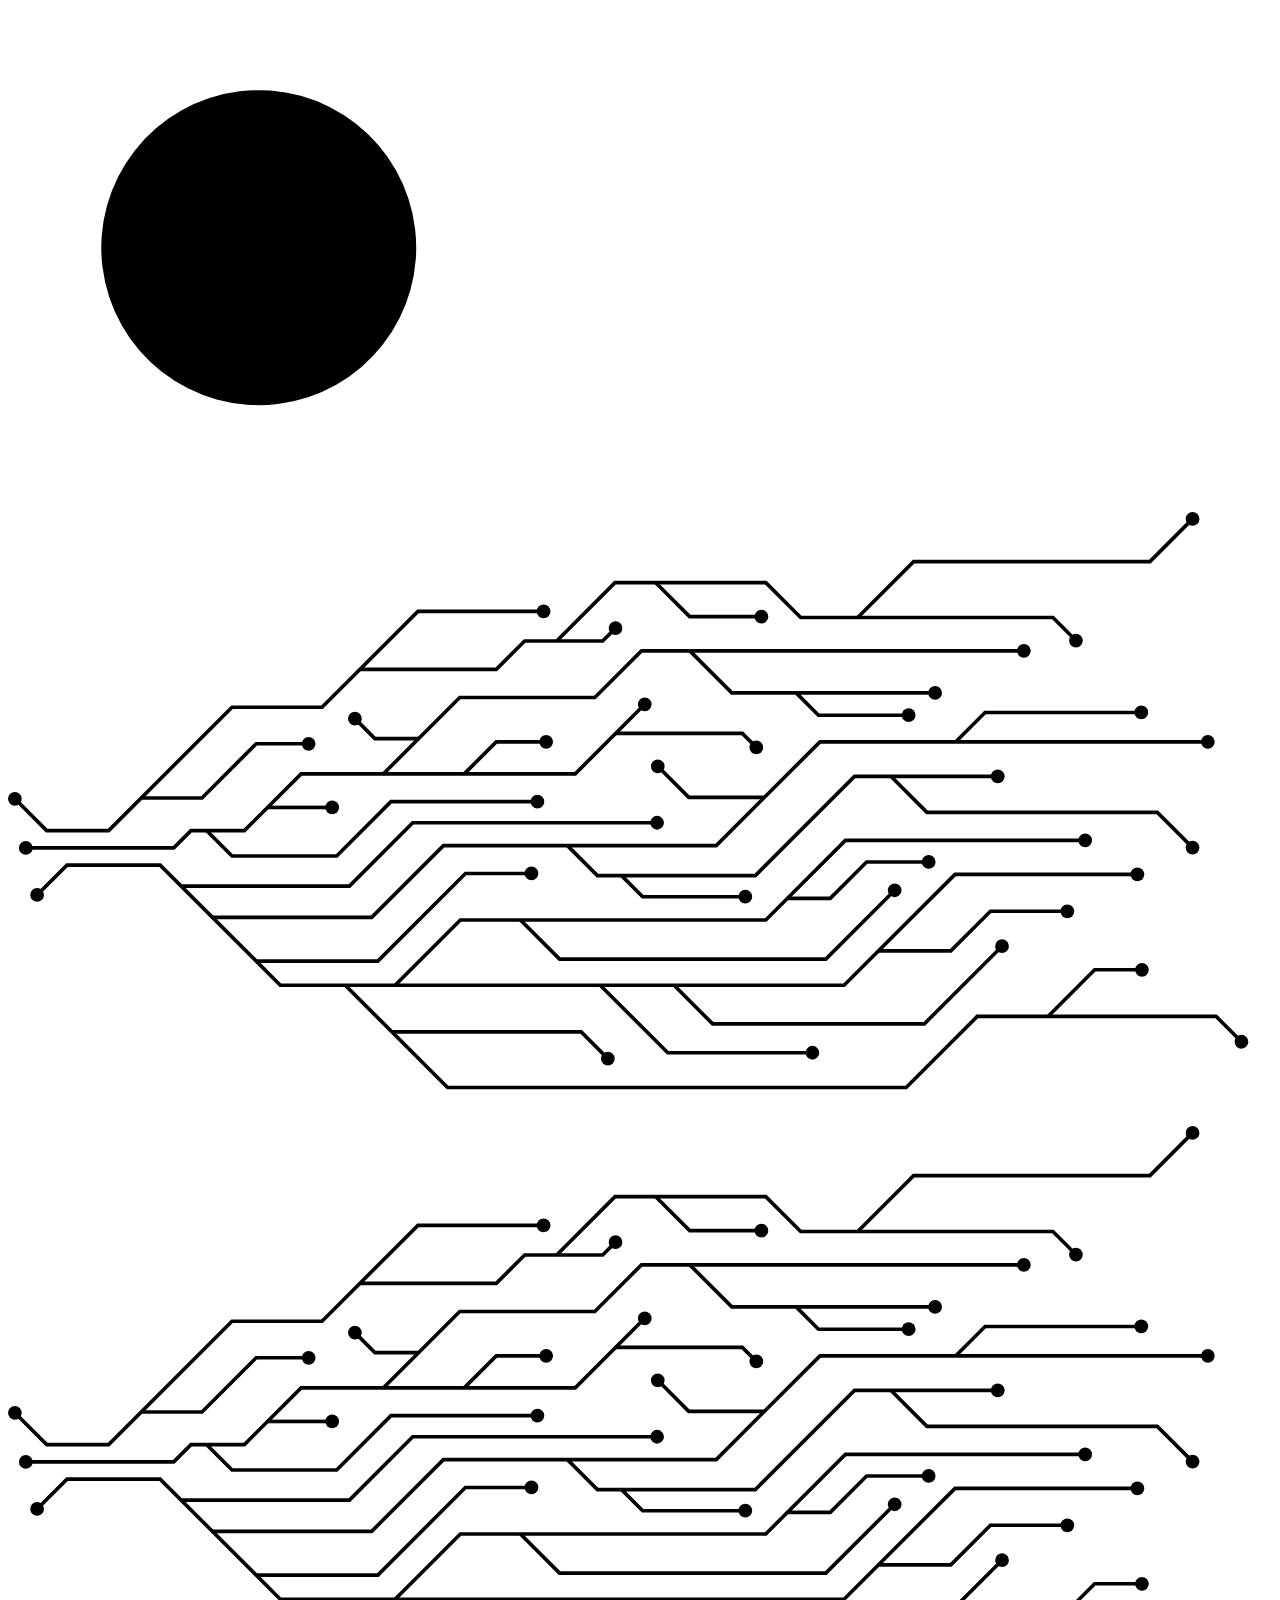
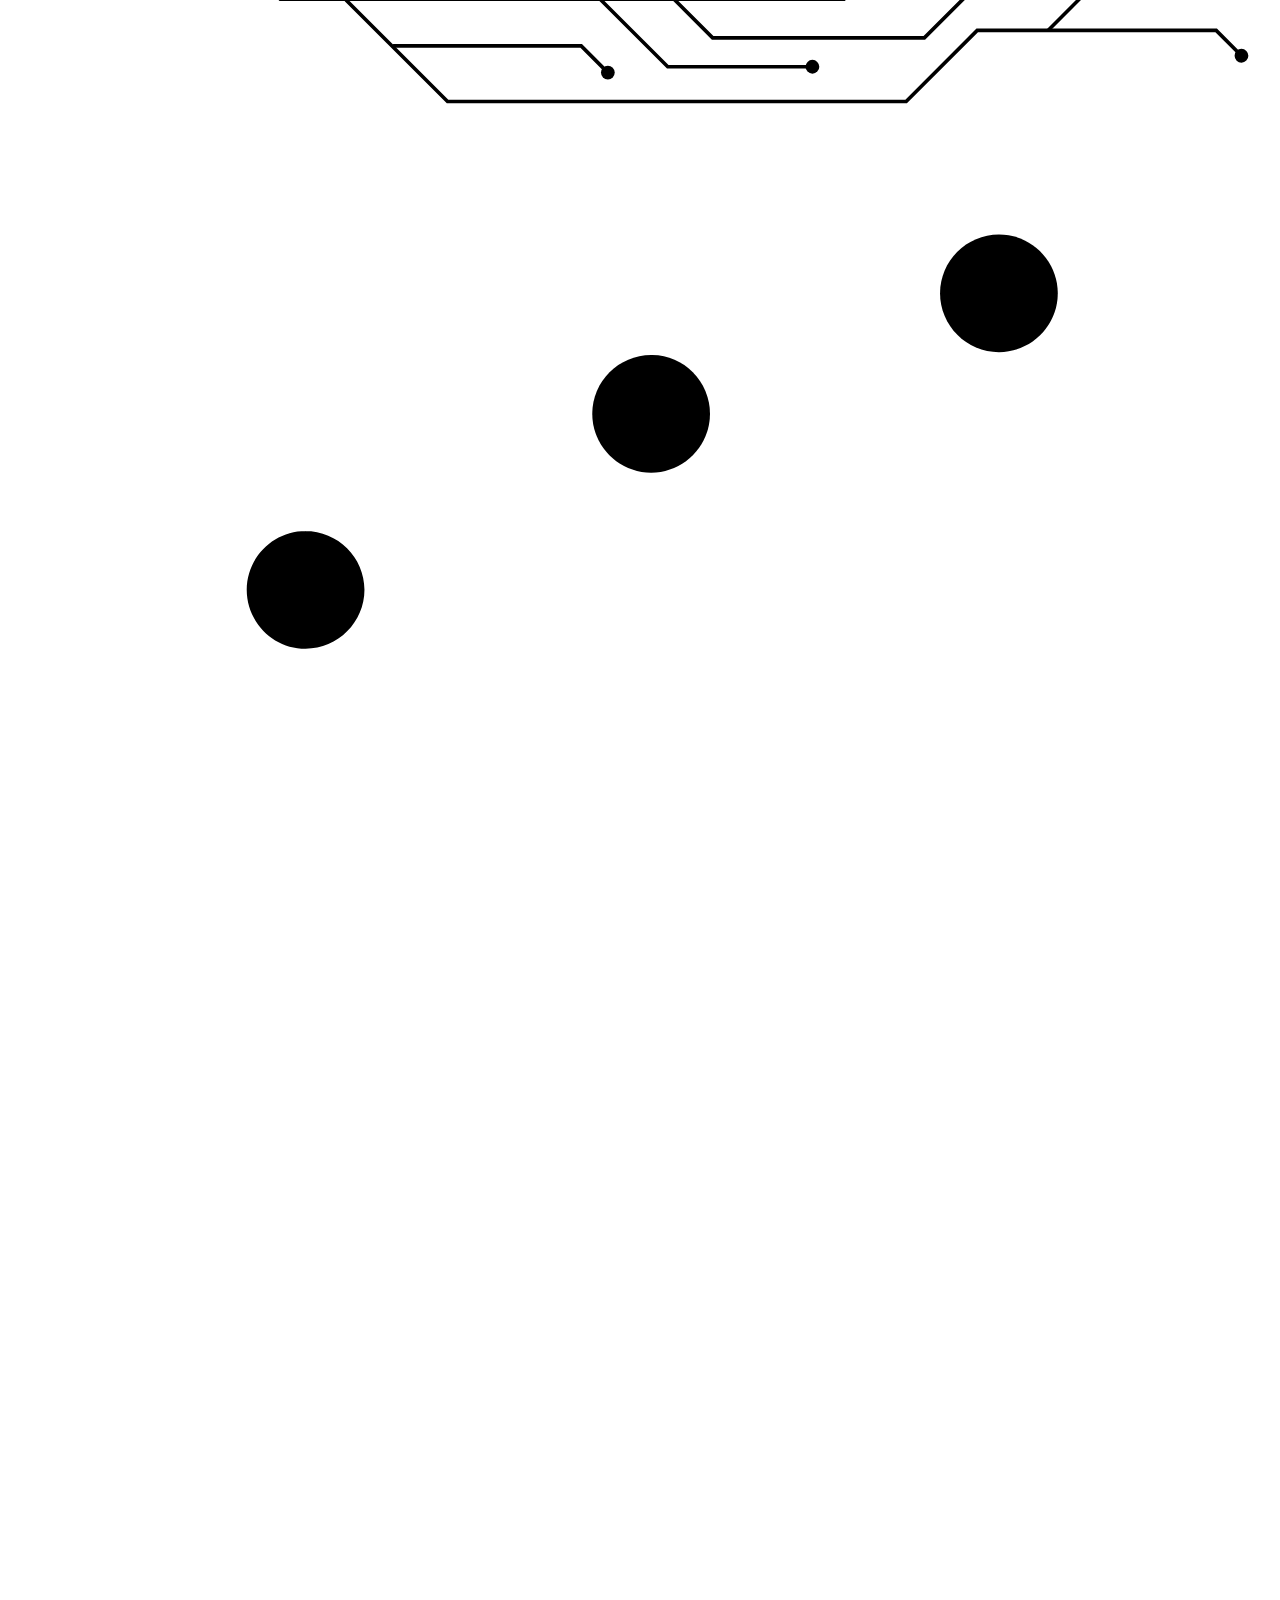
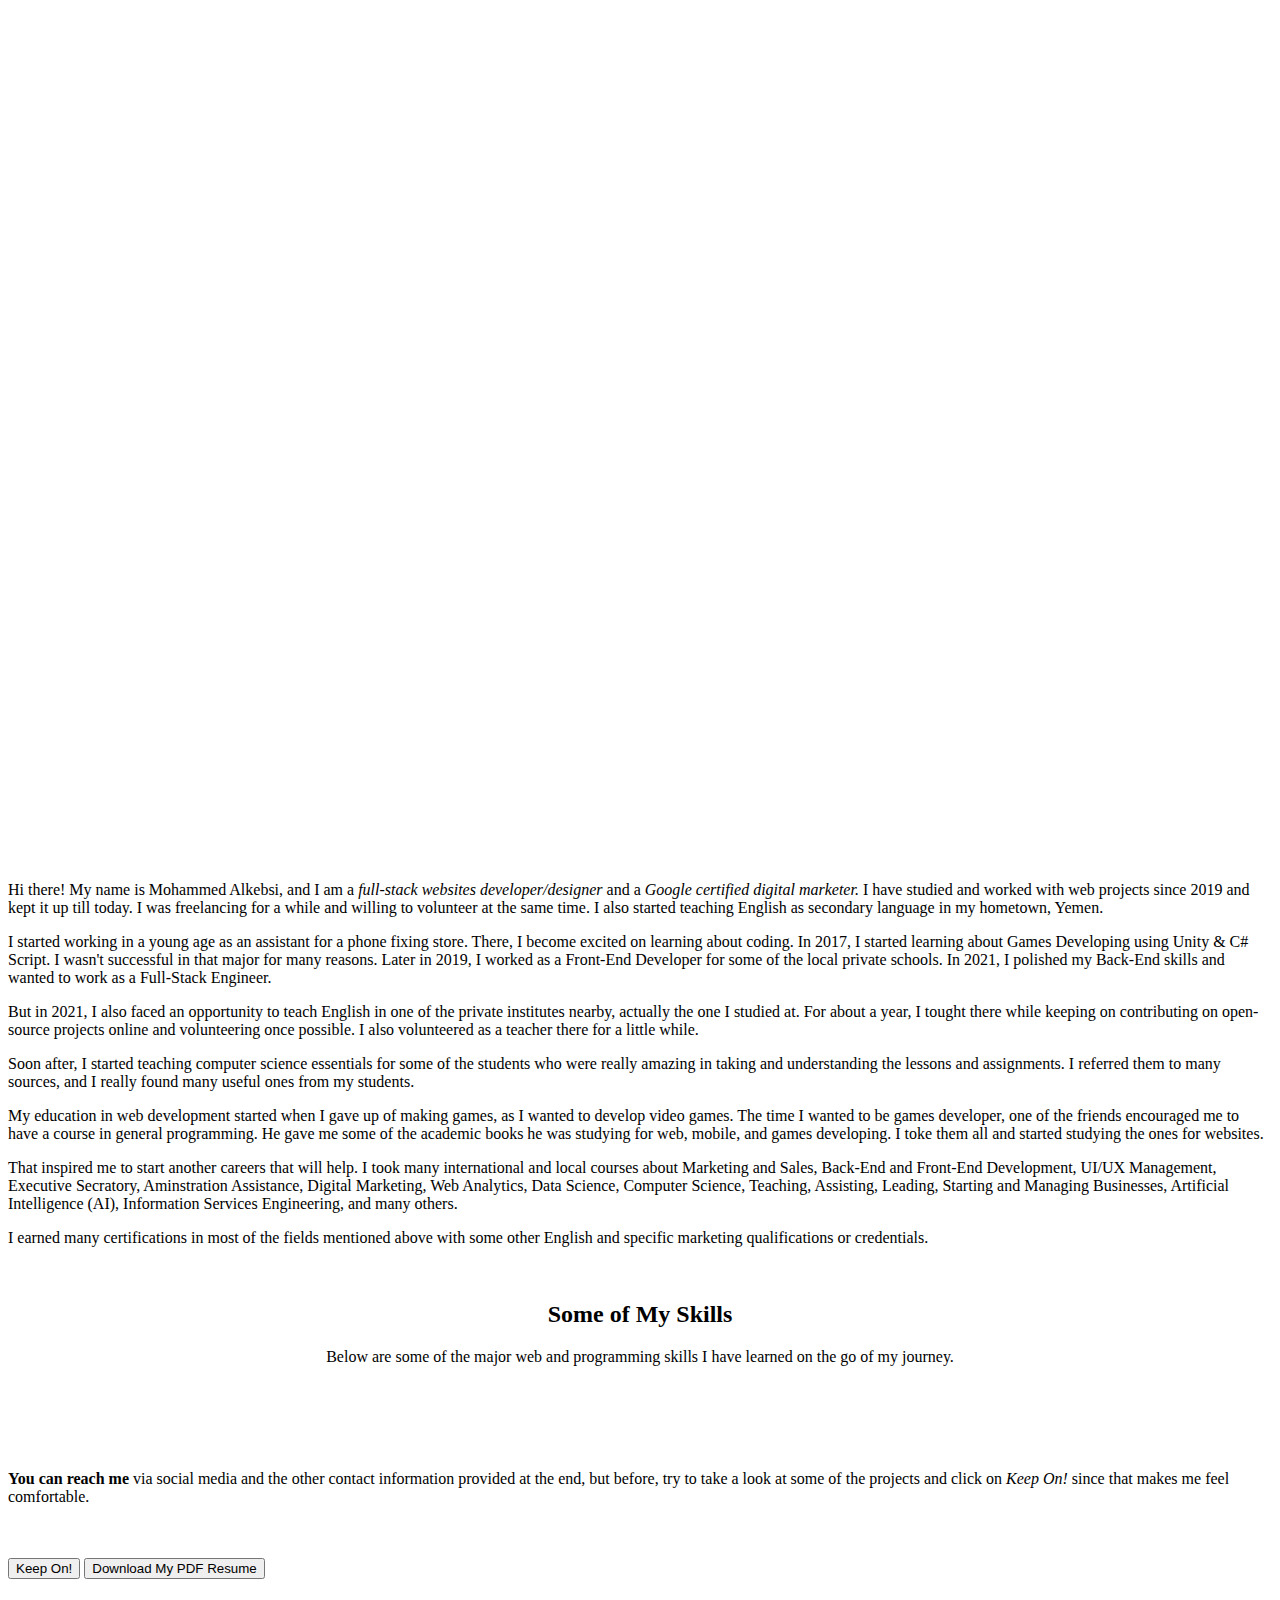
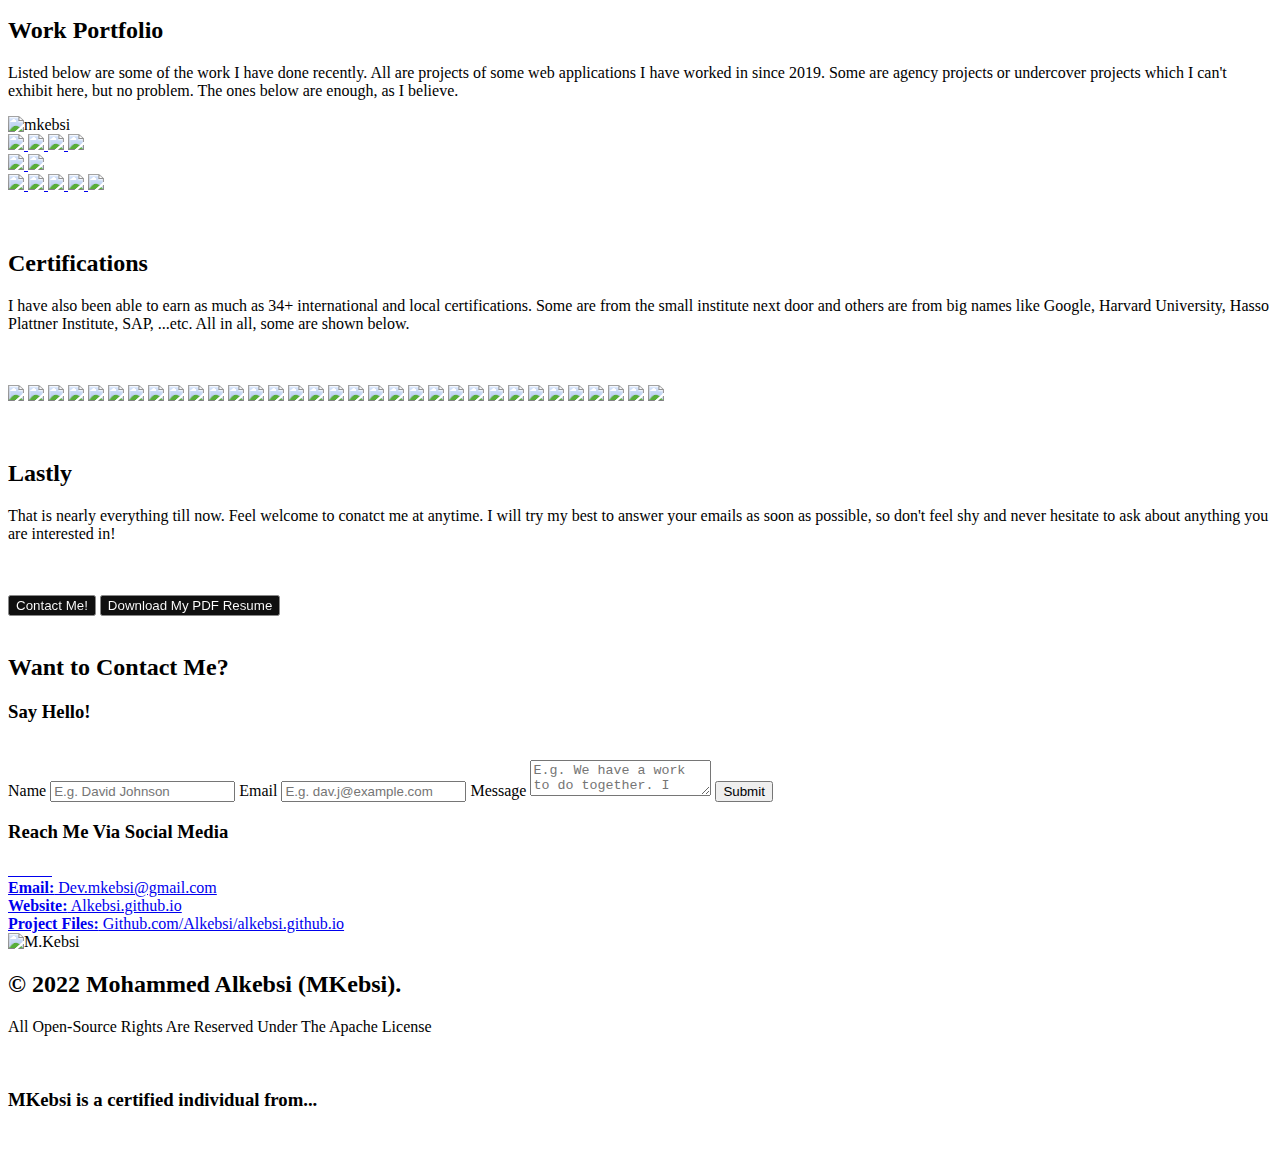
==== index.html @ fa0a0267 "Add files via upload" ====
<!DOCTYPE html>
<html lang="en">
    <!--Head Tag-->
    <head>
        <!--Page Title-->
        <title>Mohammed Alkebsi (MKebsi) - Web Developer Portfolio</title>
        <!--Site Description-->
        <meta name="description" content="
            Mohammed Alkebsi's Personal Website and Work
            Portfolio. Mohammed (MKebsi) is a professional 
            full-stack websites developer and a Google and
            Accenture certified digital marketer.
        " />
        <!--Site Keywords-->
        <meta name="keywords" content="
            mkebsi, mr kebsi, alkebsi, kebsi, m.kebsi,
            mrkebsi, mohammed alkebsi, website developer,
            remote worker, freelancer, full time, part time,
            jobseeker, designer, online worker,
            web designer, محمد الكبسي, كبسي,
            مبرمج مواقع محترف, مصمم مواقع عربي, يمني, اليمن,
            مستقل, مطور برمجيات عن بعد
        "/>
        
        <!--Site Settings-->
        <meta name="viewport" content="width=device-width, initial-scale=1" />
        <meta name="robots" content="index, follow"/>
        
        <!--Site Open Graph-->
        <meta property="og:type" content="profile"/>
        <meta property="og:profile:first_name" content="Mohammed"/>
        <meta property="og:profile:last_name" content="Alkebsi"/>
        <meta property="og:profile:username" content="MKebsi"/>
        <meta property="og:profile:gender" content="male"/>
        <meta property="og:site_name" content="MKebsi's Personal Portfolio"/>
        <meta property="og:title" content="Mohammed Alkebsi (MKebsi) - Web Developer Portfolio"/>
        <meta property="og:url" content="https://alkebsi.github.io/"/>
        <meta property="og:image" content="https://alkebsi.github.io/assets/img/work/4.jpg"/>
        <meta property="og:image:alt" content="Learn more about Mohammed Alkebsi and see some of his projects"/>
        <meta property="og:image:width" content="1440"/>
        <meta property="og:image:height" content="810"/>
        <meta property="og:description" content="
            Mohammed Alkebsi's Personal Website and Work
            Portfolio. Mohammed (MKebsi) is a professional 
            full-stack websites developer and a Google and
            Accenture certified digital marketer.
        "/>
        
        <!--Site Twitter Cards-->
        <meta name="twitter:card" content="summary"/>
        <meta name="twitter:title" content="Mohammed Alkebsi (MKebsi) - Web Developer Portfolio"/>
        <meta name="twitter:url" content="https://alkebsi.github.io/"/>
        <meta name="twitter:image" content="https://alkebsi.github.io/assets/img/work/4.jpg"/>
        <meta name="twitter:site" content="MKebsi's Personal Portfolio"/>
        <meta name="twitter:creator" content="@MrKebsi"/>
        <meta name="twitter:description" content="
            Mohammed Alkebsi's Personal Website and Work
            Portfolio. Mohammed (MKebsi) is a professional 
            full-stack websites developer and a Google and
            Accenture certified digital marketer.
        "/>
        
        <!--LINK Tages-->
        <link rel="canonical" href="http://alkebsi.github.io/"/>
        <link rel="stylesheet" href="assets/css/main.css" id="stylesheet" />
        <link rel="icon" href="assets/img/logos/mkebsi/logo-minimal-dark.svg" />
    </head>
    
    <!--Site/Content Body-->
    <body onload="Start()">
        <!--Content Starts-->
        <main>
            <!--Loading Starts-->
            <div id="loading">
                <svg xmlns="http://www.w3.org/2000/svg" id="logo-con" width="500px" viewBox="0 0 70 70">
                    <g id="Layer_1" data-name="Layer 1" >
                        <g transform="translate(18.2, 5)"><path class="cls-2" d="M22.59,19.08V29.3A11.77,20.77,0,0,1,10.81,30V30.3A11.78,20.78,0,0,1,22.59,29.08Z"/></g>
                        <g transform="translate(-18.2, 5)"><path class="cls-2" d="M59.2,7.3V7.3A11.78,11.78,0,0,1,47.41,49.8V49.8A11.79,11.79,0,0,1,59.2,7.3Z"/></g>
                        <path class="cls-2" d="M40.89,16.42v20.4a5.89,5.89,0,0,1-11.78,0V35.42a5.89,5.89,0,1,1,11.78,0Z"/>
                    </g>
                </svg>
            </div>
            <!--Loading Ends-->
            
            <!--Intro Starts-->
            <div id="intro" class="pages">
                <div id="intro-background">
                    <div class="circuit-con" id="cc1">
                        <svg class="circuit" data-name="Layer 1" xmlns="http://www.w3.org/2000/svg" viewBox="0 0 518 250"><polygon points="68.23 138.4 7.15 138.4 7.15 136.9 67.61 136.9 74.69 129.81 96.57 129.81 119.83 106.55 232.15 106.55 260.52 78.17 261.58 79.24 232.77 108.05 120.45 108.05 97.19 131.31 75.31 131.31 68.23 138.4"/><path d="M292.8,102.51a2.82,2.82,0,1,1,0,4A2.82,2.82,0,0,1,292.8,102.51Z" transform="translate(-33.84 -25.7)"/><circle cx="7.29" cy="137.65" r="2.82"/><polygon points="342.95 194.69 111.28 194.69 62.03 145.44 24.5 145.44 12.35 157.59 11.29 156.53 23.88 143.94 62.65 143.94 111.9 193.19 342.33 193.19 387.79 147.73 462.98 147.73 462.98 149.23 388.42 149.23 342.95 194.69"/><circle cx="462.84" cy="148.48" r="2.82"/><path d="M43.77,180.66a2.82,2.82,0,1,0,4,0A2.82,2.82,0,0,0,43.77,180.66Z" transform="translate(-33.84 -25.7)"/><polygon points="159.18 194.47 158.12 193.41 185.09 166.45 310.24 166.45 342.87 133.82 441.58 133.82 441.58 135.32 343.49 135.32 310.86 167.95 185.71 167.95 159.18 194.47"/><path d="M475.28,163.09a2.82,2.82,0,1,0-2.82-2.82A2.82,2.82,0,0,0,475.28,163.09Z" transform="translate(-33.84 -25.7)"/><polygon points="149.34 166.88 83.77 166.88 83.77 165.38 148.72 165.38 178.13 135.96 289.92 135.96 332.44 93.44 491.86 93.44 491.86 94.94 333.06 94.94 290.54 137.46 178.75 137.46 149.34 166.88"/><path d="M525.56,122.71a2.82,2.82,0,1,0-2.82-2.82A2.82,2.82,0,0,0,525.56,122.71Z" transform="translate(-33.84 -25.7)"/><polygon points="140.24 154.04 70.94 154.04 70.94 152.54 139.62 152.54 165.56 126.6 266.15 126.6 266.15 128.1 166.18 128.1 140.24 154.04"/><path d="M299.85,155.87a2.82,2.82,0,1,0-2.82-2.82A2.82,2.82,0,0,0,299.85,155.87Z" transform="translate(-33.84 -25.7)"/><polygon points="154.12 108.08 153.06 107.02 184.82 75.26 240.18 75.26 259.3 56.14 416.45 56.14 416.45 57.64 259.92 57.64 240.8 76.76 185.44 76.76 154.12 108.08"/><circle cx="416.31" cy="56.89" r="2.82"/><polygon points="187.6 107.76 186.54 106.7 199.79 93.44 220.69 93.44 220.69 94.94 200.41 94.94 187.6 107.76"/><path d="M254.39,122.71a2.82,2.82,0,1,0-2.82-2.82A2.82,2.82,0,0,0,254.39,122.71Z" transform="translate(-33.84 -25.7)"/><polygon points="310.11 117.67 278.68 117.67 265.65 104.64 266.71 103.58 279.31 116.17 310.11 116.17 310.11 117.67"/><path d="M302.11,127.91a2.82,2.82,0,1,0,0,4A2.81,2.81,0,0,0,302.11,127.91Z" transform="translate(-33.84 -25.7)"/><polygon points="306.58 149.76 241.24 149.76 228.94 137.46 230 136.4 241.86 148.26 305.96 148.26 346.61 107.62 405.75 107.62 405.75 109.12 347.23 109.12 306.58 149.76"/><path d="M439.45,136.88a2.82,2.82,0,1,0-2.82-2.82A2.82,2.82,0,0,0,439.45,136.88Z" transform="translate(-33.84 -25.7)"/><polygon points="335.46 184 225.73 184 209.48 167.75 210.54 166.69 226.35 182.5 334.84 182.5 362.95 154.39 364.01 155.45 335.46 184"/><path d="M399.21,182.71a2.82,2.82,0,1,0-4,0A2.82,2.82,0,0,0,399.21,182.71Z" transform="translate(-33.84 -25.7)"/><polygon points="380.08 74.89 296.33 74.89 279 57.55 280.06 56.49 296.96 73.39 380.08 73.39 380.08 74.89"/><circle cx="379.94" cy="74.14" r="2.82"/><polygon points="389.17 94.46 388.11 93.39 400.1 81.41 464.58 81.41 464.58 82.91 400.72 82.91 389.17 94.46"/><path d="M498.28,110.68a2.82,2.82,0,1,0-2.82-2.82A2.82,2.82,0,0,0,498.28,110.68Z" transform="translate(-33.84 -25.7)"/><polygon points="151.88 184.8 101.83 184.8 101.83 183.3 151.25 183.3 187.16 147.4 214.67 147.4 214.67 148.9 187.78 148.9 151.88 184.8"/><path d="M248.37,176.66a2.82,2.82,0,1,0-2.82-2.82A2.82,2.82,0,0,0,248.37,176.66Z" transform="translate(-33.84 -25.7)"/><polygon points="485.03 138.16 470.69 123.83 376.29 123.83 361.37 108.9 362.43 107.84 376.91 122.33 471.31 122.33 486.09 137.1 485.03 138.16"/><path d="M517.3,165.22a2.82,2.82,0,1,0,0-4A2.82,2.82,0,0,0,517.3,165.22Z" transform="translate(-33.84 -25.7)"/><polygon points="41.56 131.31 15.55 131.31 2.19 117.95 3.25 116.89 16.18 129.81 40.94 129.81 91.49 79.27 128.39 79.27 167.7 39.96 219.62 39.96 219.62 41.46 168.32 41.46 129.01 80.77 92.11 80.77 41.56 131.31"/><path d="M253.32,63.59a2.82,2.82,0,1,1-2.82,2.82A2.82,2.82,0,0,1,253.32,63.59Z" transform="translate(-33.84 -25.7)"/><circle cx="2.82" cy="117.52" r="2.82"/><polygon points="79.8 117.94 54.62 117.94 54.62 116.44 79.18 116.44 101.38 94.24 123.35 94.24 123.35 95.74 102 95.74 79.8 117.94"/><path d="M157.05,123.51a2.82,2.82,0,1,0-2.82-2.82A2.82,2.82,0,0,0,157.05,123.51Z" transform="translate(-33.84 -25.7)"/><polygon points="200.41 65.26 144.21 65.26 144.21 63.76 199.79 63.76 211.43 52.13 243.38 52.13 248.56 46.95 249.62 48.01 244 53.63 212.05 53.63 200.41 65.26"/><path d="M284.82,75.27a2.82,2.82,0,1,0-4,0A2.81,2.81,0,0,0,284.82,75.27Z" transform="translate(-33.84 -25.7)"/><polygon points="168.28 93.61 150.05 93.61 141.56 85.12 142.63 84.06 150.67 92.11 168.28 92.11 168.28 93.61"/><path d="M178,108.39a2.82,2.82,0,1,0,0,4A2.82,2.82,0,0,0,178,108.39Z" transform="translate(-33.84 -25.7)"/><polygon points="437.23 53.32 427.91 44 324.55 44 310.24 29.69 249.09 29.69 225.5 53.27 224.44 52.21 248.46 28.19 310.86 28.19 325.17 42.5 428.53 42.5 438.29 52.26 437.23 53.32"/><path d="M469.5,80.38a2.82,2.82,0,1,0,0-4A2.82,2.82,0,0,0,469.5,80.38Z" transform="translate(-33.84 -25.7)"/><polygon points="306.26 97.11 300.61 91.47 249.04 91.47 249.04 89.97 301.23 89.97 307.32 96.05 306.26 97.11"/><path d="M338.53,124.17a2.82,2.82,0,1,0,0-4A2.82,2.82,0,0,0,338.53,124.17Z" transform="translate(-33.84 -25.7)"/><polygon points="135 141.71 91.5 141.71 80.93 131.14 82 130.07 92.13 140.21 134.38 140.21 156.64 117.95 217.11 117.95 217.11 119.45 157.26 119.45 135 141.71"/><path d="M250.81,147.21a2.82,2.82,0,1,0-2.82-2.82A2.82,2.82,0,0,0,250.81,147.21Z" transform="translate(-33.84 -25.7)"/><rect x="106.43" y="120.33" width="26.56" height="1.5"/><path d="M166.7,149.6a2.82,2.82,0,1,0-2.82-2.82A2.83,2.83,0,0,0,166.7,149.6Z" transform="translate(-33.84 -25.7)"/><polygon points="302.31 158.41 259.78 158.41 250.73 149.36 251.79 148.29 260.4 156.91 302.31 156.91 302.31 158.41"/><path d="M336,186.17a2.82,2.82,0,1,0-2.82-2.82A2.82,2.82,0,0,0,336,186.17Z" transform="translate(-33.84 -25.7)"/><polygon points="308.89 43.63 279.06 43.63 264.94 29.51 266 28.45 279.68 42.13 308.89 42.13 308.89 43.63"/><path d="M342.59,71.4a2.82,2.82,0,1,0-2.82-2.82A2.82,2.82,0,0,0,342.59,71.4Z" transform="translate(-33.84 -25.7)"/><polygon points="337.28 159.06 319.78 159.06 319.78 157.56 336.66 157.56 351.56 142.67 377.44 142.67 377.44 144.17 352.18 144.17 337.28 159.06"/><circle cx="377.3" cy="143.42" r="2.82"/><polygon points="369.23 84.04 331.84 84.04 322.67 74.87 323.73 73.81 332.46 82.54 369.23 82.54 369.23 84.04"/><path d="M402.93,111.81a2.82,2.82,0,1,0-2.82-2.82A2.82,2.82,0,0,0,402.93,111.81Z" transform="translate(-33.84 -25.7)"/><polygon points="368.39 236.6 179.83 236.6 137.99 194.77 139.06 193.71 180.45 235.1 367.76 235.1 396.9 205.97 495.43 205.97 506.13 216.67 505.07 217.73 494.81 207.47 397.52 207.47 368.39 236.6"/><path d="M537.35,244.8a2.82,2.82,0,1,0,0-4A2.81,2.81,0,0,0,537.35,244.8Z" transform="translate(-33.84 -25.7)"/><polygon points="375.83 210.54 288.47 210.54 272.54 194.6 273.6 193.54 289.1 209.04 375.21 209.04 406.94 177.31 408 178.37 375.83 210.54"/><path d="M443.21,205.63a2.82,2.82,0,1,0-4,0A2.82,2.82,0,0,0,443.21,205.63Z" transform="translate(-33.84 -25.7)"/><polygon points="386.68 180.64 356.8 180.64 356.8 179.14 386.06 179.14 402.32 162.88 434.28 162.88 434.28 164.38 402.94 164.38 386.68 180.64"/><circle cx="434.14" cy="163.63" r="2.82"/><polygon points="426.65 207.36 425.59 206.3 445.03 186.86 464.84 186.86 464.84 188.36 445.65 188.36 426.65 207.36"/><path d="M498.54,216.13a2.82,2.82,0,1,0-2.82-2.82A2.82,2.82,0,0,0,498.54,216.13Z" transform="translate(-33.84 -25.7)"/><polygon points="245.4 224.63 234.59 213.82 157.8 213.82 157.8 212.32 235.21 212.32 246.46 223.57 245.4 224.63"/><circle cx="245.83" cy="224" r="2.82"/><polygon points="329.8 222.37 270.07 222.37 242.26 194.55 243.32 193.49 270.69 220.87 329.8 220.87 329.8 222.37"/><path d="M363.5,250.13a2.82,2.82,0,1,0-2.82-2.82A2.82,2.82,0,0,0,363.5,250.13Z" transform="translate(-33.84 -25.7)"/><polygon points="348.87 43.66 347.81 42.6 370.83 19.57 467.65 19.57 485.03 2.19 486.09 3.25 468.27 21.07 371.45 21.07 348.87 43.66"/><path d="M521.29,30.51a2.82,2.82,0,1,0-4,0A2.82,2.82,0,0,0,521.29,30.51Z" transform="translate(-33.84 -25.7)"/></svg>
                    </div>
                    <div class="circuit-con" id="cc2">
                        <svg class="circuit" data-name="Layer 1" xmlns="http://www.w3.org/2000/svg" viewBox="0 0 518 250"><polygon points="68.23 138.4 7.15 138.4 7.15 136.9 67.61 136.9 74.69 129.81 96.57 129.81 119.83 106.55 232.15 106.55 260.52 78.17 261.58 79.24 232.77 108.05 120.45 108.05 97.19 131.31 75.31 131.31 68.23 138.4"/><path d="M292.8,102.51a2.82,2.82,0,1,1,0,4A2.82,2.82,0,0,1,292.8,102.51Z" transform="translate(-33.84 -25.7)"/><circle cx="7.29" cy="137.65" r="2.82"/><polygon points="342.95 194.69 111.28 194.69 62.03 145.44 24.5 145.44 12.35 157.59 11.29 156.53 23.88 143.94 62.65 143.94 111.9 193.19 342.33 193.19 387.79 147.73 462.98 147.73 462.98 149.23 388.42 149.23 342.95 194.69"/><circle cx="462.84" cy="148.48" r="2.82"/><path d="M43.77,180.66a2.82,2.82,0,1,0,4,0A2.82,2.82,0,0,0,43.77,180.66Z" transform="translate(-33.84 -25.7)"/><polygon points="159.18 194.47 158.12 193.41 185.09 166.45 310.24 166.45 342.87 133.82 441.58 133.82 441.58 135.32 343.49 135.32 310.86 167.95 185.71 167.95 159.18 194.47"/><path d="M475.28,163.09a2.82,2.82,0,1,0-2.82-2.82A2.82,2.82,0,0,0,475.28,163.09Z" transform="translate(-33.84 -25.7)"/><polygon points="149.34 166.88 83.77 166.88 83.77 165.38 148.72 165.38 178.13 135.96 289.92 135.96 332.44 93.44 491.86 93.44 491.86 94.94 333.06 94.94 290.54 137.46 178.75 137.46 149.34 166.88"/><path d="M525.56,122.71a2.82,2.82,0,1,0-2.82-2.82A2.82,2.82,0,0,0,525.56,122.71Z" transform="translate(-33.84 -25.7)"/><polygon points="140.24 154.04 70.94 154.04 70.94 152.54 139.62 152.54 165.56 126.6 266.15 126.6 266.15 128.1 166.18 128.1 140.24 154.04"/><path d="M299.85,155.87a2.82,2.82,0,1,0-2.82-2.82A2.82,2.82,0,0,0,299.85,155.87Z" transform="translate(-33.84 -25.7)"/><polygon points="154.12 108.08 153.06 107.02 184.82 75.26 240.18 75.26 259.3 56.14 416.45 56.14 416.45 57.64 259.92 57.64 240.8 76.76 185.44 76.76 154.12 108.08"/><circle cx="416.31" cy="56.89" r="2.82"/><polygon points="187.6 107.76 186.54 106.7 199.79 93.44 220.69 93.44 220.69 94.94 200.41 94.94 187.6 107.76"/><path d="M254.39,122.71a2.82,2.82,0,1,0-2.82-2.82A2.82,2.82,0,0,0,254.39,122.71Z" transform="translate(-33.84 -25.7)"/><polygon points="310.11 117.67 278.68 117.67 265.65 104.64 266.71 103.58 279.31 116.17 310.11 116.17 310.11 117.67"/><path d="M302.11,127.91a2.82,2.82,0,1,0,0,4A2.81,2.81,0,0,0,302.11,127.91Z" transform="translate(-33.84 -25.7)"/><polygon points="306.58 149.76 241.24 149.76 228.94 137.46 230 136.4 241.86 148.26 305.96 148.26 346.61 107.62 405.75 107.62 405.75 109.12 347.23 109.12 306.58 149.76"/><path d="M439.45,136.88a2.82,2.82,0,1,0-2.82-2.82A2.82,2.82,0,0,0,439.45,136.88Z" transform="translate(-33.84 -25.7)"/><polygon points="335.46 184 225.73 184 209.48 167.75 210.54 166.69 226.35 182.5 334.84 182.5 362.95 154.39 364.01 155.45 335.46 184"/><path d="M399.21,182.71a2.82,2.82,0,1,0-4,0A2.82,2.82,0,0,0,399.21,182.71Z" transform="translate(-33.84 -25.7)"/><polygon points="380.08 74.89 296.33 74.89 279 57.55 280.06 56.49 296.96 73.39 380.08 73.39 380.08 74.89"/><circle cx="379.94" cy="74.14" r="2.82"/><polygon points="389.17 94.46 388.11 93.39 400.1 81.41 464.58 81.41 464.58 82.91 400.72 82.91 389.17 94.46"/><path d="M498.28,110.68a2.82,2.82,0,1,0-2.82-2.82A2.82,2.82,0,0,0,498.28,110.68Z" transform="translate(-33.84 -25.7)"/><polygon points="151.88 184.8 101.83 184.8 101.83 183.3 151.25 183.3 187.16 147.4 214.67 147.4 214.67 148.9 187.78 148.9 151.88 184.8"/><path d="M248.37,176.66a2.82,2.82,0,1,0-2.82-2.82A2.82,2.82,0,0,0,248.37,176.66Z" transform="translate(-33.84 -25.7)"/><polygon points="485.03 138.16 470.69 123.83 376.29 123.83 361.37 108.9 362.43 107.84 376.91 122.33 471.31 122.33 486.09 137.1 485.03 138.16"/><path d="M517.3,165.22a2.82,2.82,0,1,0,0-4A2.82,2.82,0,0,0,517.3,165.22Z" transform="translate(-33.84 -25.7)"/><polygon points="41.56 131.31 15.55 131.31 2.19 117.95 3.25 116.89 16.18 129.81 40.94 129.81 91.49 79.27 128.39 79.27 167.7 39.96 219.62 39.96 219.62 41.46 168.32 41.46 129.01 80.77 92.11 80.77 41.56 131.31"/><path d="M253.32,63.59a2.82,2.82,0,1,1-2.82,2.82A2.82,2.82,0,0,1,253.32,63.59Z" transform="translate(-33.84 -25.7)"/><circle cx="2.82" cy="117.52" r="2.82"/><polygon points="79.8 117.94 54.62 117.94 54.62 116.44 79.18 116.44 101.38 94.24 123.35 94.24 123.35 95.74 102 95.74 79.8 117.94"/><path d="M157.05,123.51a2.82,2.82,0,1,0-2.82-2.82A2.82,2.82,0,0,0,157.05,123.51Z" transform="translate(-33.84 -25.7)"/><polygon points="200.41 65.26 144.21 65.26 144.21 63.76 199.79 63.76 211.43 52.13 243.38 52.13 248.56 46.95 249.62 48.01 244 53.63 212.05 53.63 200.41 65.26"/><path d="M284.82,75.27a2.82,2.82,0,1,0-4,0A2.81,2.81,0,0,0,284.82,75.27Z" transform="translate(-33.84 -25.7)"/><polygon points="168.28 93.61 150.05 93.61 141.56 85.12 142.63 84.06 150.67 92.11 168.28 92.11 168.28 93.61"/><path d="M178,108.39a2.82,2.82,0,1,0,0,4A2.82,2.82,0,0,0,178,108.39Z" transform="translate(-33.84 -25.7)"/><polygon points="437.23 53.32 427.91 44 324.55 44 310.24 29.69 249.09 29.69 225.5 53.27 224.44 52.21 248.46 28.19 310.86 28.19 325.17 42.5 428.53 42.5 438.29 52.26 437.23 53.32"/><path d="M469.5,80.38a2.82,2.82,0,1,0,0-4A2.82,2.82,0,0,0,469.5,80.38Z" transform="translate(-33.84 -25.7)"/><polygon points="306.26 97.11 300.61 91.47 249.04 91.47 249.04 89.97 301.23 89.97 307.32 96.05 306.26 97.11"/><path d="M338.53,124.17a2.82,2.82,0,1,0,0-4A2.82,2.82,0,0,0,338.53,124.17Z" transform="translate(-33.84 -25.7)"/><polygon points="135 141.71 91.5 141.71 80.93 131.14 82 130.07 92.13 140.21 134.38 140.21 156.64 117.95 217.11 117.95 217.11 119.45 157.26 119.45 135 141.71"/><path d="M250.81,147.21a2.82,2.82,0,1,0-2.82-2.82A2.82,2.82,0,0,0,250.81,147.21Z" transform="translate(-33.84 -25.7)"/><rect x="106.43" y="120.33" width="26.56" height="1.5"/><path d="M166.7,149.6a2.82,2.82,0,1,0-2.82-2.82A2.83,2.83,0,0,0,166.7,149.6Z" transform="translate(-33.84 -25.7)"/><polygon points="302.31 158.41 259.78 158.41 250.73 149.36 251.79 148.29 260.4 156.91 302.31 156.91 302.31 158.41"/><path d="M336,186.17a2.82,2.82,0,1,0-2.82-2.82A2.82,2.82,0,0,0,336,186.17Z" transform="translate(-33.84 -25.7)"/><polygon points="308.89 43.63 279.06 43.63 264.94 29.51 266 28.45 279.68 42.13 308.89 42.13 308.89 43.63"/><path d="M342.59,71.4a2.82,2.82,0,1,0-2.82-2.82A2.82,2.82,0,0,0,342.59,71.4Z" transform="translate(-33.84 -25.7)"/><polygon points="337.28 159.06 319.78 159.06 319.78 157.56 336.66 157.56 351.56 142.67 377.44 142.67 377.44 144.17 352.18 144.17 337.28 159.06"/><circle cx="377.3" cy="143.42" r="2.82"/><polygon points="369.23 84.04 331.84 84.04 322.67 74.87 323.73 73.81 332.46 82.54 369.23 82.54 369.23 84.04"/><path d="M402.93,111.81a2.82,2.82,0,1,0-2.82-2.82A2.82,2.82,0,0,0,402.93,111.81Z" transform="translate(-33.84 -25.7)"/><polygon points="368.39 236.6 179.83 236.6 137.99 194.77 139.06 193.71 180.45 235.1 367.76 235.1 396.9 205.97 495.43 205.97 506.13 216.67 505.07 217.73 494.81 207.47 397.52 207.47 368.39 236.6"/><path d="M537.35,244.8a2.82,2.82,0,1,0,0-4A2.81,2.81,0,0,0,537.35,244.8Z" transform="translate(-33.84 -25.7)"/><polygon points="375.83 210.54 288.47 210.54 272.54 194.6 273.6 193.54 289.1 209.04 375.21 209.04 406.94 177.31 408 178.37 375.83 210.54"/><path d="M443.21,205.63a2.82,2.82,0,1,0-4,0A2.82,2.82,0,0,0,443.21,205.63Z" transform="translate(-33.84 -25.7)"/><polygon points="386.68 180.64 356.8 180.64 356.8 179.14 386.06 179.14 402.32 162.88 434.28 162.88 434.28 164.38 402.94 164.38 386.68 180.64"/><circle cx="434.14" cy="163.63" r="2.82"/><polygon points="426.65 207.36 425.59 206.3 445.03 186.86 464.84 186.86 464.84 188.36 445.65 188.36 426.65 207.36"/><path d="M498.54,216.13a2.82,2.82,0,1,0-2.82-2.82A2.82,2.82,0,0,0,498.54,216.13Z" transform="translate(-33.84 -25.7)"/><polygon points="245.4 224.63 234.59 213.82 157.8 213.82 157.8 212.32 235.21 212.32 246.46 223.57 245.4 224.63"/><circle cx="245.83" cy="224" r="2.82"/><polygon points="329.8 222.37 270.07 222.37 242.26 194.55 243.32 193.49 270.69 220.87 329.8 220.87 329.8 222.37"/><path d="M363.5,250.13a2.82,2.82,0,1,0-2.82-2.82A2.82,2.82,0,0,0,363.5,250.13Z" transform="translate(-33.84 -25.7)"/><polygon points="348.87 43.66 347.81 42.6 370.83 19.57 467.65 19.57 485.03 2.19 486.09 3.25 468.27 21.07 371.45 21.07 348.87 43.66"/><path d="M521.29,30.51a2.82,2.82,0,1,0-4,0A2.82,2.82,0,0,0,521.29,30.51Z" transform="translate(-33.84 -25.7)"/></svg>
                    </div>
                </div>
                <div id="intro-logo-con">
                    <img id="intro-logo" src="assets/img/logos/mkebsi/logo-dark.svg" alt=""/>
                </div>
                <div id="bottom-circuit-con">
                    <svg id="bottom-circuit" viewBox="0 0 900 1600">
                        <defs></defs>
                        <g transform="matrix(1.0319,0,0,1.0319,2.8749,6.1856)">
                            <path class="bc-line" d=" M 680.9652,135.4887 680.5431,929.5583 448.4425,1169.8516" style="fill:none;stroke:var(--dark);stroke-width:30;stroke-opacity:1;stroke-linecap:round;stroke-linejoin:round;stroke-miterlimit:4;stroke-dashoffset:0;"/>
                            <path class="bc-circle" d=" M 680.9652,46.7153 C 658.6239,46.7153 640.3444,64.9945 640.3444,87.3361 640.3444,109.6776 658.6239,127.9572 680.9652,127.9572 703.3066,127.9572 721.5862,109.6776 721.5862,87.3361 721.5862,64.9945 703.3066,46.7153 680.9652,46.7153 Z" style="fill:var(--orange);fill-opacity:1;stroke:var(--dark);stroke-width:30;stroke-opacity:1;stroke-linecap:round;stroke-linejoin:round;stroke-miterlimit:4;stroke-dashoffset:0;"/>
                            <path class="bc-line" d=" M 441.9388,215.2488 444.9325,1521.913" style="fill:none;stroke:var(--dark);stroke-width:30;stroke-opacity:1;stroke-linecap:round;stroke-linejoin:round;stroke-miterlimit:4;stroke-dashoffset:0;"/>
                            <path class="bc-line" d=" M 202.1873,336.4339 202.1873,1527.7482" style="fill:none;stroke:var(--dark);stroke-width:30;stroke-opacity:1;stroke-linecap:round;stroke-linejoin:round;stroke-miterlimit:4;stroke-dashoffset:0;"/>
                            <path class="bc-circle" d=" M 441.9388,129.884 C 463.3232,129.884 481.6028,148.1634 481.6028,170.5051 481.6028,192.8464 463.3232,211.126 440.9816,211.126 418.6404,211.126 400.361,192.8464 400.361,170.5051 400.361,148.1634 418.6404,129.884 440.9816,129.884 Z" style="fill:var(--orange);fill-opacity:1;stroke:var(--dark);stroke-width:30;stroke-opacity:1;stroke-linecap:round;stroke-linejoin:round;stroke-miterlimit:4;stroke-dashoffset:0;"/>
                            <path class="bc-circle" d=" M 202.1873,251.3715 C 224.8994,251.3715 243.1789,269.651 243.1789,291.9926 243.1789,314.334 224.8994,332.6136 202.5577,332.6136 180.2166,332.6136 161.9371,314.334 161.9371,291.9926 161.9371,269.651 180.2166,251.3715 202.5577,251.3715 Z" style="fill:var(--orange);fill-opacity:1;stroke:var(--dark);stroke-width:30;stroke-opacity:1;stroke-linecap:round;stroke-linejoin:round;stroke-miterlimit:4;stroke-dashoffset:0;"/>
                        </g>
                    </svg>
                </div>
            </div>
            <!--Intro Ends-->
            
            <!--About Me Starts-->
            <div id="about" class="pages">
                <div class="txt-fade"></div>
                <div class="txt-fade" id="second-fade"></div>
                <div id="about-inner-con">
                    <h2 id="about-txt"></h2>
                    <br/><br/>
                    <p class="about-prg">
                        Hi there! My name is Mohammed Alkebsi, and I am 
                        a <i>full-stack websites developer/designer</i> and a 
                        <i>Google certified digital marketer.</i> I have studied and worked with web
                        projects since 2019 and kept it up till today. I was freelancing
                        for a while and willing to volunteer at the same time. I also started
                        teaching English as secondary language in my hometown,
                        Yemen.
                    </p>
                    <p class="about-prg">
                        I started working in a young age as an assistant for a phone
                        fixing store. There, I become excited on learning about coding.
                        In 2017, I started learning about Games Developing using
                        Unity & C# Script. I wasn't successful in that major for many reasons.
                        Later in 2019, I worked as a Front-End Developer for some of 
                        the local private schools. In 2021, I polished my Back-End skills
                        and wanted to work as a Full-Stack Engineer.
                    </p>
                    <p class="about-prg">
                        But in 2021, I also faced an
                        opportunity to teach English in one of the private institutes
                        nearby, actually the one I studied at. For about a year, I tought 
                        there while keeping on contributing on open-source projects
                        online and volunteering once possible. I also volunteered as
                        a teacher there for a little while.
                    </p>
                    <p class="about-prg">
                        Soon after, I started teaching
                        computer science essentials for some of the students who
                        were really amazing in taking and understanding the lessons
                        and assignments. I referred them to many sources, and I 
                        really found many useful ones from my students.
                    </p>
                    <p class="about-prg">
                        My education in web development started when I gave up
                        of making games, as I wanted to develop video games. The
                        time I wanted to be games developer, one of the friends encouraged 
                        me to have a course in general programming. He gave me
                        some of the academic books he was studying for web, 
                        mobile, and games developing. I toke them all and started
                        studying the ones for websites.
                    </p>
                    <p class="about-prg">
                        That inspired me to start another careers that will help.
                        I took many international and local courses about Marketing 
                        and Sales, Back-End and Front-End Development, UI/UX
                        Management, Executive Secratory, Aminstration Assistance, 
                        Digital Marketing, Web Analytics, Data Science, 
                        Computer Science, Teaching, Assisting, Leading,
                        Starting and Managing Businesses, Artificial 
                        Intelligence (AI), Information Services Engineering, and
                        many others.
                    </p>
                    <p class="about-prg">
                        I earned many certifications in most of the fields mentioned
                        above with some other English and specific marketing 
                        qualifications or credentials. 
                    </p>
                    <br/>
                    <h2 style="text-align: center">Some of My Skills</h2>
                    <p style="text-align: center; text-indent: 0;" class="about-prg">
                        Below are some of the major web and programming skills
                        I have learned on the go of my journey. 
                    </p>
                    <br/>
                    <div class="icons-con skill-icons">
                        <img class="icons" src="assets/img/skills/skill-1.svg" alt=""/>
                        <img class="icons" src="assets/img/skills/skill-2.svg" alt=""/>
                        <img class="icons" src="assets/img/skills/skill-3.svg" alt=""/>
                        <img class="icons" src="assets/img/skills/skill-4.svg" alt=""/>
                        <img class="icons" src="assets/img/skills/skill-5.svg" alt=""/>
                        <img class="icons" src="assets/img/skills/skill-6.svg" alt=""/>
                        <img class="icons" src="assets/img/skills/skill-7.svg" alt=""/>
                        <img class="icons" src="assets/img/skills/skill-8.svg" alt=""/>
                        <img class="icons" src="assets/img/skills/skill-9.svg" alt=""/>
                        <img class="icons" src="assets/img/skills/skill-10.svg" alt=""/>
                        <img class="icons two-columns-s" src="assets/img/skills/skill-11.svg" alt=""/>
                        <img class="icons two-columns" src="assets/img/skills/skill-12.svg" alt=""/>
                        <img class="icons" src="assets/img/skills/skill-13.svg" alt=""/>
                        <img class="icons" src="assets/img/skills/skill-14.svg" alt=""/>
                        <img class="icons" src="assets/img/skills/skill-15.svg" alt=""/>
                        <img class="icons" src="assets/img/skills/skill-16.svg" alt=""/>
                    </div>
                    <div class="icons-con skill-icons">
                        <img class="icons two-columns" src="assets/img/skills/skill-17.svg" alt=""/>
                        <img class="icons" src="assets/img/skills/skill-18.svg" alt=""/>
                        <img class="icons" src="assets/img/skills/skill-19.svg" alt=""/>
                        <img class="icons two-columns-s" src="assets/img/skills/skill-20.svg" alt=""/>
                        <img class="icons two-columns" src="assets/img/skills/skill-21.svg" alt=""/>
                        <img class="icons" src="assets/img/skills/skill-22.svg" alt=""/>
                        <img class="icons" src="assets/img/skills/skill-23.svg" alt=""/>
                        <img class="icons" src="assets/img/skills/skill-24.svg" alt=""/>
                        <img class="icons" src="assets/img/skills/skill-25.svg" alt=""/>
                        <img class="icons two-columns" src="assets/img/skills/skill-26.svg" alt=""/>
                        <img class="icons" src="assets/img/skills/skill-27.svg" alt=""/>
                        <img class="icons" src="assets/img/skills/skill-28.svg" alt=""/>
                        <img class="icons" src="assets/img/skills/skill-29.svg" alt=""/>
                        <img class="icons" src="assets/img/skills/skill-30.svg" alt=""/>
                    </div>
                    <br/>
                    <p class="about-prg">
                        <b>You can reach me</b> via social media and the other
                        contact information provided at the end, but
                        before, try to take a look at some of the projects and
                        click on <i>Keep On!</i> since that makes me feel comfortable.
                    </p>
                    <br/><br/>
                    <button class="about-btn" onclick="Btns(1)">Keep On!</button>
                    <button class="about-btn" onclick="Btns(2)">Download My PDF Resume</button>
                    
                    <br/><br/>
                </div>
            </div>
            <!--About Me Ends-->
            
            <!--Work Starts-->
            <div id="work" class="pages">
                <div id="particles-mgr"></div>
                <div id="work-inner-con">
                    <h2>Work Portfolio</h2>
                    <p>
                        Listed below are some of the work I have done recently. 
                        All are projects of some web applications I have worked
                        in since 2019. Some are agency projects or undercover
                        projects which I can't exhibit here, but no problem. The ones
                        below are enough, as I believe.
                    </p>
                    <img src="assets/img/logos/mkebsi/logo-name-dark.svg" id="work-logo" alt="mkebsi"/>
                    <div id="work-con" class="grided">
                        <a href="https://codepen.io/MKebsi/full/bGozyov" class="wimg-links two-rows">
                            <img class="grid-imgs" id="wimg1" src="assets/img/work/1.jpg"/>
                        </a>
                        <a href="https://alkebsi.github.io/zanora/" class="wimg-links">
                            <img class="grid-imgs" id="wimg2" src="assets/img/work/2.jpg"/>
                        </a>
                        <a href="https://alkebsi.github.io/mkebsi/" class="wimg-links">
                            <img class="grid-imgs" id="wimg3" src="assets/img/work/3.jpg"/>
                        </a>
                        <a href="https://alkebsi.github.io/" class="wimg-links two-columns">
                            <img class="grid-imgs" id="wimg4" src="assets/img/work/4.jpg"/>
                        </a>
                        <div class="grided">
                            <a href="https://alkebsi.github.io/headbanging/" class="wimg-links">
                                <img class="grid-imgs" id="wimg5" src="assets/img/work/5.jpg"/>
                            </a>
                            <a href="https://alkebsi.github.io/henkel/" class="wimg-links">
                                <img class="grid-imgs" id="wimg6" src="assets/img/work/6.jpg"/>
                            </a>
                        </div>
                        <a href="https://alkebsi.github.io/mrkebsi" class="wimg-links">
                            <img class="grid-imgs" id="wimg7" src="assets/img/work/7.jpg"/>
                        </a>
                        <a href="https://alkebsi.github.io/hip/" class="wimg-links two-rows-s">
                            <img class="grid-imgs" id="wimg8" src="assets/img/work/8.jpg"/>
                        </a>
                        <a href="https://alkebsi.github.io/sizillion/" class="wimg-links two-columns">
                            <img class="grid-imgs" id="wimg9" src="assets/img/work/9.jpg"/>
                        </a>
                        <a href="https://codepen.io/MKebsi/full/abLMyLj" class="wimg-links">
                            <img class="grid-imgs" id="wimg1p" src="assets/img/work/10.jpg"/>
                        </a>
                        <a href="https://alkebsi.github.io/cv/" class="wimg-links">
                            <img class="grid-imgs" id="wimg11" src="assets/img/work/11.jpg"/>
                        </a>
                    </div>
                    <br/><br/>
                    <h2>Certifications</h2>
                    <p>
                        I have also been able to earn as much as 34+ international
                        and local certifications. Some are from the small institute
                        next door and others are from big names like Google, Harvard
                        University, Hasso Plattner Institute, SAP, ...etc. All in all, some
                        are shown below.
                    </p>
                    <br/><br/>
                    <div id="certs-con" class="grided">
                        <img src="assets/img/certs/cert-1.jpg" class="grid-imgs" alt=" "/>
                        <img src="assets/img/certs/cert-2.jpg" class="grid-imgs" alt=" "/>
                        <img src="assets/img/certs/cert-3.jpg" class="grid-imgs" alt=" "/>
                        <img src="assets/img/certs/cert-4.jpg" class="grid-imgs" alt=" "/>
                        <img src="assets/img/certs/cert-5.jpg" class="grid-imgs" alt=" "/>
                        <img src="assets/img/certs/cert-6.jpg" class="grid-imgs" alt=" "/>
                        <img src="assets/img/certs/cert-7.jpg" class="grid-imgs" alt=" "/>
                        <img src="assets/img/certs/cert-8.jpg" class="grid-imgs" alt=" "/>
                        <img src="assets/img/certs/cert-9.jpg" class="grid-imgs" alt=" "/>
                        <img src="assets/img/certs/cert-10.jpg" class="grid-imgs" alt=" "/>
                        <img src="assets/img/certs/cert-11.jpg" class="grid-imgs" alt=" "/>
                        <img src="assets/img/certs/cert-12.jpg" class="grid-imgs" alt=" "/>
                        <img src="assets/img/certs/cert-13.jpg" class="grid-imgs" alt=" "/>
                        <img src="assets/img/certs/cert-14.jpg" class="grid-imgs" alt=" "/>
                        <img src="assets/img/certs/cert-15.jpg" class="grid-imgs" alt=" "/>
                        <img src="assets/img/certs/cert-16.jpg" class="grid-imgs" alt=" "/>
                        <img src="assets/img/certs/cert-17.jpg" id="last-port-cert" class="grid-imgs" alt=" "/>
                        <img src="assets/img/certs/cert-18.jpg" class="grid-imgs" alt=" "/>
                        <img src="assets/img/certs/cert-19.jpg" class="grid-imgs" alt=" "/>
                        <img src="assets/img/certs/cert-20.jpg" class="grid-imgs" alt=" "/>
                        <img src="assets/img/certs/cert-21.jpg" class="grid-imgs" alt=" "/>
                        <img src="assets/img/certs/cert-22.png" class="grid-imgs" alt=" "/>
                        <img src="assets/img/certs/cert-23.png" class="grid-imgs" alt=" "/>
                        <img src="assets/img/certs/cert-24.png" class="grid-imgs" alt=" "/>
                        <img src="assets/img/certs/cert-25.png" class="grid-imgs" alt=" "/>
                        <img src="assets/img/certs/cert-26.png" class="grid-imgs" alt=" "/>
                        <img src="assets/img/certs/cert-27.png" class="grid-imgs" alt=" "/>
                        <img src="assets/img/certs/cert-28.png" class="grid-imgs" alt=" "/>
                        <img src="assets/img/certs/cert-29.png" class="grid-imgs" alt=" "/>
                        <img src="assets/img/certs/cert-30.png" class="grid-imgs" alt=" "/>
                        <img src="assets/img/certs/cert-31.jpg" class="grid-imgs" alt=" "/>
                        <img src="assets/img/certs/cert-32.jpg" class="grid-imgs" alt=" "/>
                        <img src="assets/img/certs/cert-33.jpg" class="grid-imgs" alt=" "/>
                    </div>
                    <br/><br/>
                    <h2>Lastly</h2>
                    <p>
                        That is nearly everything till now. Feel welcome to conatct
                        me at anytime. I will try my best to answer your emails as
                        soon as possible, so don't feel shy and never hesitate to ask
                        about anything you are interested in!
                    </p>
                    <br/><br/>
                    <button class="about-btn" onclick="Btns(3)" style="filter: invert(100%)">Contact Me!</button>
                    <button class="about-btn" onclick="Btns(2)" style="filter: invert(100%)">Download My PDF Resume</button>
                    <br/><br/>
                </div>
            </div>
            <!--Work Ends-->
            
            <!--Contact Starts-->
            <div id="contact" class="pages">
                <h2 id="contact-title">Want to Contact Me?</h2>
                <div id="contact-con" class="grided">
                    <div id="contact-form">
                        <h3>Say Hello!</h3>
                        <br/>
                        <form id="email-form" class="kwes-form" action="https://kwesforms.com/api/foreign/forms/gQIh4PyBK3KNTujwPV6U" method="post">
                            <label for="form-name" class="input-label" id="form-name-label">Name</label>
                            <input class="txt-input" id="form-name" type="text" name="name" required rules="required|max:255" placeholder="E.g. David Johnson"/>
                            <label for="form-email" class="input-label" id="m-form-email-label">Email</label>
                            <input class="txt-input" id="form-email" type="email" name="email" required rules="required|max:255" placeholder="E.g. dav.j@example.com"/>
                            <label for="form-message" class="input-label" id="form-message-label">Message</label>
                            <textarea class="txt-input" id="form-message" name="message" required rules="required|max:9000" placeholder="E.g. We have a work to do together. I am..."></textarea>
                            <button type="submit" id="form-submit">Submit</button>
                        </form>
                    </div>
                    <div id="other-contact-info">
                        <h3>Reach Me Via Social Media</h3>
                        <div class="icons-con no-bg" id="social-m">
                            <a href="https://linkedin.com/in/mkebsi" class="sm-link">
                                <img class="icons" src="assets/img/sm/linkedin.svg" alt=""/>
                            </a>
                            <a href="https://angel.co/u/mohammed-alkebsi" class="sm-link">
                                <img class="icons" src="assets/img/sm/angellist.svg" alt=""/>
                            </a>
                            <a href="https://www.facebook.com/profile.php?id=100077633622517" class="sm-link">
                                <img class="icons" src="assets/img/sm/facebook.svg" alt=""/>
                            </a>
                            <a href="https://twitter.com/mrkebsi" class="sm-link">
                                <img class="icons" src="assets/img/sm/twitter.svg" alt=""/>
                            </a>
                            <a href="https://instagram.com/mrkebsi" class="sm-link">
                                <img class="icons" src="assets/img/sm/instagram.svg" alt=""/>
                            </a>
                            <a href="https://pinterest.com/mkebsi" class="sm-link">
                                <img class="icons" src="assets/img/sm/pinterest.svg" alt=""/>
                            </a>
                            <a href="https://dribbble.com/mkebsi" class="sm-link">
                                <img class="icons" src="assets/img/sm/dribbble.svg" alt=""/>
                            </a>
                            <a href="https://disqus.com/mkebsi" class="sm-link">
                                <img class="icons" src="assets/img/sm/disqus.svg" alt=""/>
                            </a>
                            <a href="https://reddit.com/user/mkebsi" class="sm-link">
                                <img class="icons" src="assets/img/sm/reddit.svg" alt=""/>
                            </a>
                            <a href="https://medium.com/@MKebsi" class="sm-link">
                                <img class="icons" src="assets/img/sm/medium.svg" alt=""/>
                            </a>
                            <a href="https://github.com/alkebsi" class="sm-link">
                                <img class="icons" src="assets/img/sm/github.svg" alt=""/>
                            </a>
                            <a href="https://codepen.io/mkebsi" class="sm-link">
                                <img class="icons" src="assets/img/sm/codepen.svg" alt=""/>
                            </a>
                        </div>
                        <a href="mailto:dev.mkebsi@gmail.com"><b>Email:</b> Dev.mkebsi@gmail.com</a><br/>
                        <a href="https://alkebsi.github.io/"><b>Website:</b> Alkebsi.github.io</a><br/>
                        <a href="https://github.com/Alkebsi/alkebsi.github.io"><b>Project Files:</b> Github.com/Alkebsi/alkebsi.github.io</a>
                    </div>
                </div>
                <div id="separator"></div>
                <div id="copyrights">
                        <img id="copy-logo" src="assets/img/logos/mkebsi/logo-name-light.svg" alt="M.Kebsi"/>
                        <h2>&copy;&nbsp;2022 Mohammed Alkebsi (MKebsi).</h2><p>All Open-Source Rights Are Reserved Under The Apache License</p>
                        <br/>
                        <h3>MKebsi is a certified individual from...</h3>
                        <div class="icons-con no-bg" id="cert-logos">
                            <img src="assets/img/logos/brand-1.png" class="icons" alt=""/>
                            <img src="assets/img/logos/brand-2.png" class="icons" alt=""/>
                            <img src="assets/img/logos/brand-3.png" class="icons" alt=""/>
                            <img src="assets/img/logos/brand-4.png" class="icons" alt=""/>
                            <img src="assets/img/logos/brand-5.png" class="icons" alt=""/>
                            <img src="assets/img/logos/brand-6.png" class="icons" alt=""/>
                            <img src="assets/img/logos/brand-7.png" class="icons" alt=""/>
                            <img src="assets/img/logos/brand-8.svg" class="icons" alt=""/>
                            <img src="assets/img/logos/brand-9.png" class="icons" alt=""/>
                            <img src="assets/img/logos/brand-10.png" class="icons" alt=""/>
                            <img src="assets/img/logos/brand-11.png" class="icons" alt=""/>
                            <img src="assets/img/logos/brand-12.png" class="icons" alt=""/>
                        </div>
                    </div>
            </div>
            <!--Contact Ends-->
        </main>
        <!--Content Ends-->
        <!--Javascript Connector-->
        <script src="https://kwesforms.com/v2/kwes-script.js" defer></script>
        <script src="assets/js/lib/anime.min.js"></script>
        <script src="assets/js/lib/particles.js"></script>
        <script src="assets/js/lib/typed.min.js"></script>
        <script src="assets/js/main.js"></script>
    </body>
</html>
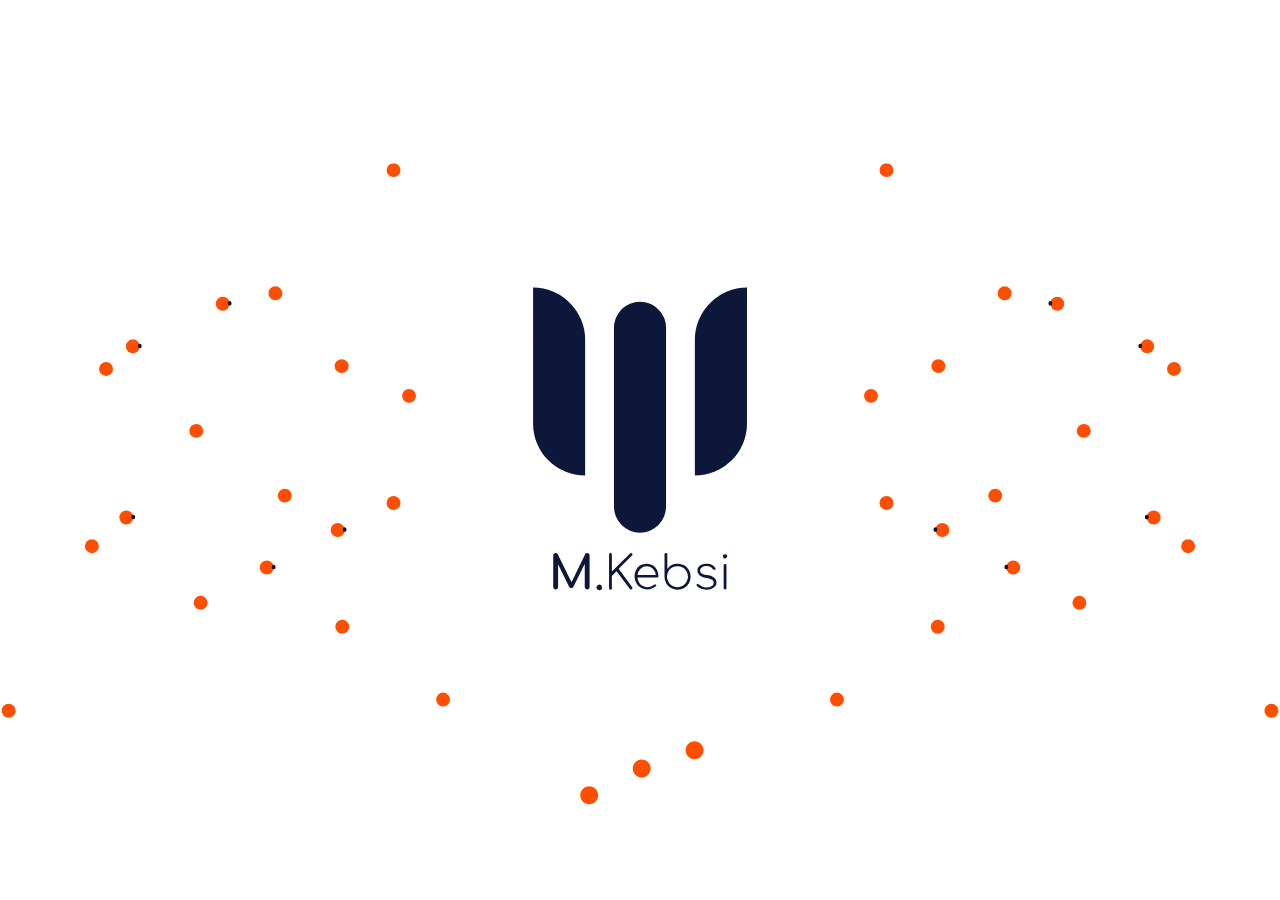
==== commit 807b1684: "Update index.html" ====
--- a/index.html
+++ b/index.html
@@ -67,7 +67,7 @@
     </head>
     
     <!--Site/Content Body-->
-    <body onload="Start()">
+    <body>
         <!--Content Starts-->
         <main>
             <!--Loading Starts-->
@@ -436,6 +436,6 @@
         <script src="assets/js/lib/anime.min.js"></script>
         <script src="assets/js/lib/particles.js"></script>
         <script src="assets/js/lib/typed.min.js"></script>
-        <script src="assets/js/main.js"></script>
+        <script src="assets/js/main.js" onload="Start()"></script>
     </body>
-</html> +</html> 
--- a/assets/css/main.css
+++ b/assets/css/main.css
@@ -0,0 +1,450 @@
+/*
+
+********************************************************
+
+Note: 
+》~ Project: MKebsi - Personal Website and Free Template 
+》~ Version: v2.0.0
+》~ Online Demo: https://alkebsi.github.io/
+
+********************************************************
+
+/*---------------------------------------------
+    Colors
+---------------------------------------------*/
+@import url("colors.css");
+
+/*---------------------------------------------
+    Fonts
+---------------------------------------------*/
+@import url("fontsMgr.css");
+
+/*---------------------------------------------
+    Animations
+---------------------------------------------*/
+@keyframes texture {
+    0%, 100% {
+        background-position: 0 0;
+    }
+    25% {
+        background-position: 100px 100px;
+    }
+    50% {
+        background-position: -100px -100px;
+    }
+}
+
+/*---------------------------------------------
+    General Settings
+---------------------------------------------*/
+* {
+    box-sizing: border-box;
+    scroll-behavior: smooth;
+    font-family: regular;
+    line-height: 30px;
+    padding: 0;
+    margin: 0;
+    color: var(--dark);
+}
+html, body {
+    background: var(--white);
+}
+h1, h2, h3, h4, h5, h6, .title {
+    font-family: bold;
+    line-height: 1.5em;
+    padding: 5px 0;
+    color: auto;
+}
+::selection {
+    background: var(--dark);
+    color: var(--aqua);
+}
+a {
+    text-decoration: none;
+    color: var(--aqua);
+    transition: all 0.4s;
+}
+a:hover {
+    color: var(--white);
+}
+a.active {
+    color: var(--dark-aqua);
+}
+b .bold {
+    font-family: bold;
+    font-weight: 900;
+}
+/* Deleting the scrolling bar styling */
+::-webkit-scrollbar {
+    width: 0 !important;
+    height: 0 !important;
+}
+
+/*---------------------------------------------
+    Loading
+---------------------------------------------*/
+#loading {
+    width: 100%;
+    height: 100%;
+    position: fixed;
+    top: 0;
+    left: 0;
+    opacity: 1;
+    display: block;
+    background: var(--white);
+    transition: opacity 1s;
+    z-index: 99;
+}
+#logo-con {
+    position: absolute;
+    top: 50%;
+    left: 50%;
+    transform: translate(-50%, -60%);
+    width: 30%;
+}
+.cls-2 {
+    transform-origin: 70% 40%;
+    fill: var(--dark);
+}
+
+/*---------------------------------------------
+    Content
+---------------------------------------------*/
+.pages {
+    position: fixed;
+    top: 0;
+    left: 0;
+    width: 100%;
+    height: 100%;
+}
+#intro {
+    z-index: 80;
+    background: var(--white);
+}
+.circuit-con {
+    position: fixed;
+    top: 53%;
+    width: 100%;
+    height: auto;
+    transform: translate(0, -50%);
+}
+#cc1 {
+    left: -63%;
+}
+#cc2 {
+    right: -63%;
+    transform: scaleX(-1) translate(0, -50%);
+}
+.circuit {
+    height: 100%;
+}
+.circuit polygon, .circuit rect {
+    fill: none;
+    stroke: var(--dark);
+    stroke-width: 1.4;
+    stroke-linecap:round;
+    stroke-linejoin:round;
+    stroke-miterlimit:4;
+}
+.circuit path, .circuit circle {
+    stroke: var(--dark);
+    fill: var(--orange);
+    stroke-width: 1.5;
+    stroke-linecap:round;
+    stroke-linejoin:round;
+    stroke-miterlimit:4;
+}
+#bottom-circuit {
+    position: fixed; 
+    bottom: 0;
+    left: 50%;
+    transform: translate(-50%, 50%);
+    width: 15%;
+}
+#intro-logo-con {
+    position: fixed;
+    width: 30%;
+    height: auto;
+    top: 50%;
+    left: 50%;
+    transform: translate(-50%, -50%);
+}
+#intro-logo {
+    width: 100%;
+}
+#about {
+    background: url("../img/bgs/vishnu-mohanan-unsplash.jpg");
+    background-size: cover;
+    background-position: center; 
+    z-index: 78;
+}
+#about-inner-con {
+    background: #000000aa;
+    width: 100%;
+    height: 100%;
+    padding: 50px 100px;
+    overflow: scroll;
+    backdrop-filter: blur(5px);
+}
+#about-inner-con * {
+    color: var(--white);
+}
+.about-prg {
+    padding: 10px 50px;
+    text-indent: 20px;
+}
+.txt-fade {
+    position: fixed;
+    top: 0;
+    left: 0;
+    width: 100%;
+    height: 50px;
+    background: linear-gradient(#000, #0000);
+    z-index: 79;
+}
+#second-fade {
+    bottom: 0;
+    top: auto;
+    transform: rotate(180deg);
+}
+.about-btn {
+    text-align: center;
+    vertical-align: middle;
+    cursor: pointer;
+    width: calc(50% - 40px);
+    float: left;
+    -webkit-user-select: none;
+    -moz-user-select: none;
+    user-select: none;
+    background: none;
+    color: #fff;
+    border: 1px solid var(--white);
+    padding: 0.375rem 0.75rem;
+    margin: 0 20px;
+    font-size: 1rem;
+    border-radius: 0.25rem;
+    transition: all 0.4s;
+}
+.about-btn:hover {
+    background: var(--white);
+    color: var(--black) !important;
+}
+.icons-con {
+    display: grid;
+    grid-template-columns: 16.6% 16.6% 16.6% 16.6% 16.6% 16.6%;
+    width: 100%;
+    padding: 10px;
+    margin: 20px 0;
+    background: var(--white);
+}
+.icons {
+    width: 100%;
+    height: 100%;
+    padding: 5px;
+}
+.no-bg {
+    background: none !important;
+    padding: 0 !important;
+}
+.skill-icons {
+    width: calc(50% - 20px);
+    float: left;
+    margin: 20px 10px;
+    border-radius: 20px;
+}
+#work {
+    background: #fff;
+    transform: translate(100%, 0);
+    border-left: 100vw solid var(--orange);
+    transition: all 0.8s;
+    z-index: 79;
+}
+#particles-mgr {
+    position: fixed;
+    width: 100vw;
+    height: 100%;
+    top: 0;
+    left: 0;
+    background: #fff;
+    z-index: -1;
+}
+#work-inner-con {
+    width: 100%;
+    height: 100%;
+    padding: 50px 100px;
+    overflow: scroll;
+}
+#work-logo {
+    display: block;
+    width: 50%;
+    margin: 30px auto 50px;
+}
+.grided {
+    display: grid;
+    grid-template-columns: 50% 50%;
+    width: 100%;
+}
+.grid-imgs {
+    width: 100%;
+    border: 1px solid var(--dark);
+    border-radius: 5px;
+    box-shadow: 0 0 0 0 black;
+    transition: all 0.4s;
+}
+.grid-imgs:hover {
+    border: 0px solid;
+    transform: translate(0, -5px);
+    box-shadow: 0 0 10px -5px black;
+}
+.wimg-links {
+    margin: -6px 0 -5px;
+}
+.two-rows {
+    grid-row: 1 / 3;
+}
+.two-rows-s {
+    grid-row: 4 / 6;
+    grid-column-start: 2;
+}
+.two-columns {
+    grid-column: 1 / 3;
+}
+.two-columns-s {
+    grid-column: 5 / 7;
+}
+#last-port-cert {
+    grid-row: 9 / 11;
+}
+#contact {
+    display: none;
+    opacity: 0;
+    background-color: var(--dark);
+    background-image: url("../img/white-texture.png");
+    background-size: 50px;
+    background-position: center;
+    animation: texture 0.4s linear infinite; 
+    transition: all 0.4s;
+    overflow: scroll;
+    z-index: 80;
+}
+#contact-con {
+    grid-template-columns: calc(50% - 25px) calc(50% - 25px);
+    grid-gap: 50px;
+    padding: 40px;
+}
+#contact * {
+    color: var(--white);
+}
+#contact-title {
+    text-align: center;
+    padding: 20px 0;
+}
+.txt-input {
+    display: block;
+    width: 100%;
+    height: auto;
+    padding: 5px 10px;
+    margin: 5px 0 20px;
+    background: none;
+    border: 1px solid var(--white);
+    border-radius: 5px;
+    line-height: 20px;
+    transition: all 0.4s;
+}
+.txt-input::placeholder {
+    color: white;
+}
+.txt-input:hover {
+    background: var(--white);
+    color: var(--dark) !important;
+    border-color: var(--orange);
+}
+.input-label {
+    padding: 5px;
+}
+#form-submit {
+    background: none;
+    border: 1px solid var(--white);
+    border-radius: 5px;
+    padding: 2px 20px 0;
+    transition: all 0.4s; 
+}
+#form-submit:hover {
+    background: var(--white);
+    color: var(--black);
+}
+.sm-link .icons {
+    filter: invert(100%) brightness(200%);
+    transition: all 0.4s;
+}
+.sm-link .icons:hover {
+    filter: invert(100%) brightness(100%);
+    transform: translate(0, -10px);
+}
+#copyrights {
+    text-align: center;
+    padding: 10px;
+}
+#copy-logo {
+    width: 40%;
+}
+#cert-logos {
+    width: 60%;
+    margin: 0 20% 50px;
+}
+#separator {
+    width: 100%;
+    height: 200px;
+    clip-path: polygon(100% 3%, 0% 100%, 0% 97%, 100% 0%);
+    background: var(--white);
+}
+
+/*---------------------------------------------
+    Responsiveness Manager
+---------------------------------------------*/
+@media only screen and (max-width: 800px) {
+    #about-inner-con, #work-inner-con {
+        padding: 50px 15px calc(20vh + 50px);
+        height: 110vh;
+    }
+    #contact {
+        padding: 50px 0 calc(10vh + 50px);
+        height: 110vh;
+    }
+    .about-prg {
+        padding: 2px 5px;
+        text-indent: 10px;
+    }
+    .skill-icons {
+        width: 100%;
+        float: none;
+        margin: 10px 0;
+    }
+    .about-btn {
+        display: block;
+        width: 80%;
+        float: none;
+        margin: 10px auto;
+    }
+    #contact-con {
+        display: block;
+    }
+    #contact-title {
+        padding: 50px 0 0 0;
+    }
+    #contact-form {
+        padding: 0 0 50px 0;
+    }
+    #copy-logo {
+        width: 90%;
+        margin: 50px 0 0 0;
+    }
+    #cert-logos {
+        grid-template-columns: 25% 25% 25% 25%;
+        width: 90%;
+        margin: 10px 5% 50px;
+    }
+    #separator {
+        height: 100px;
+    }
+}